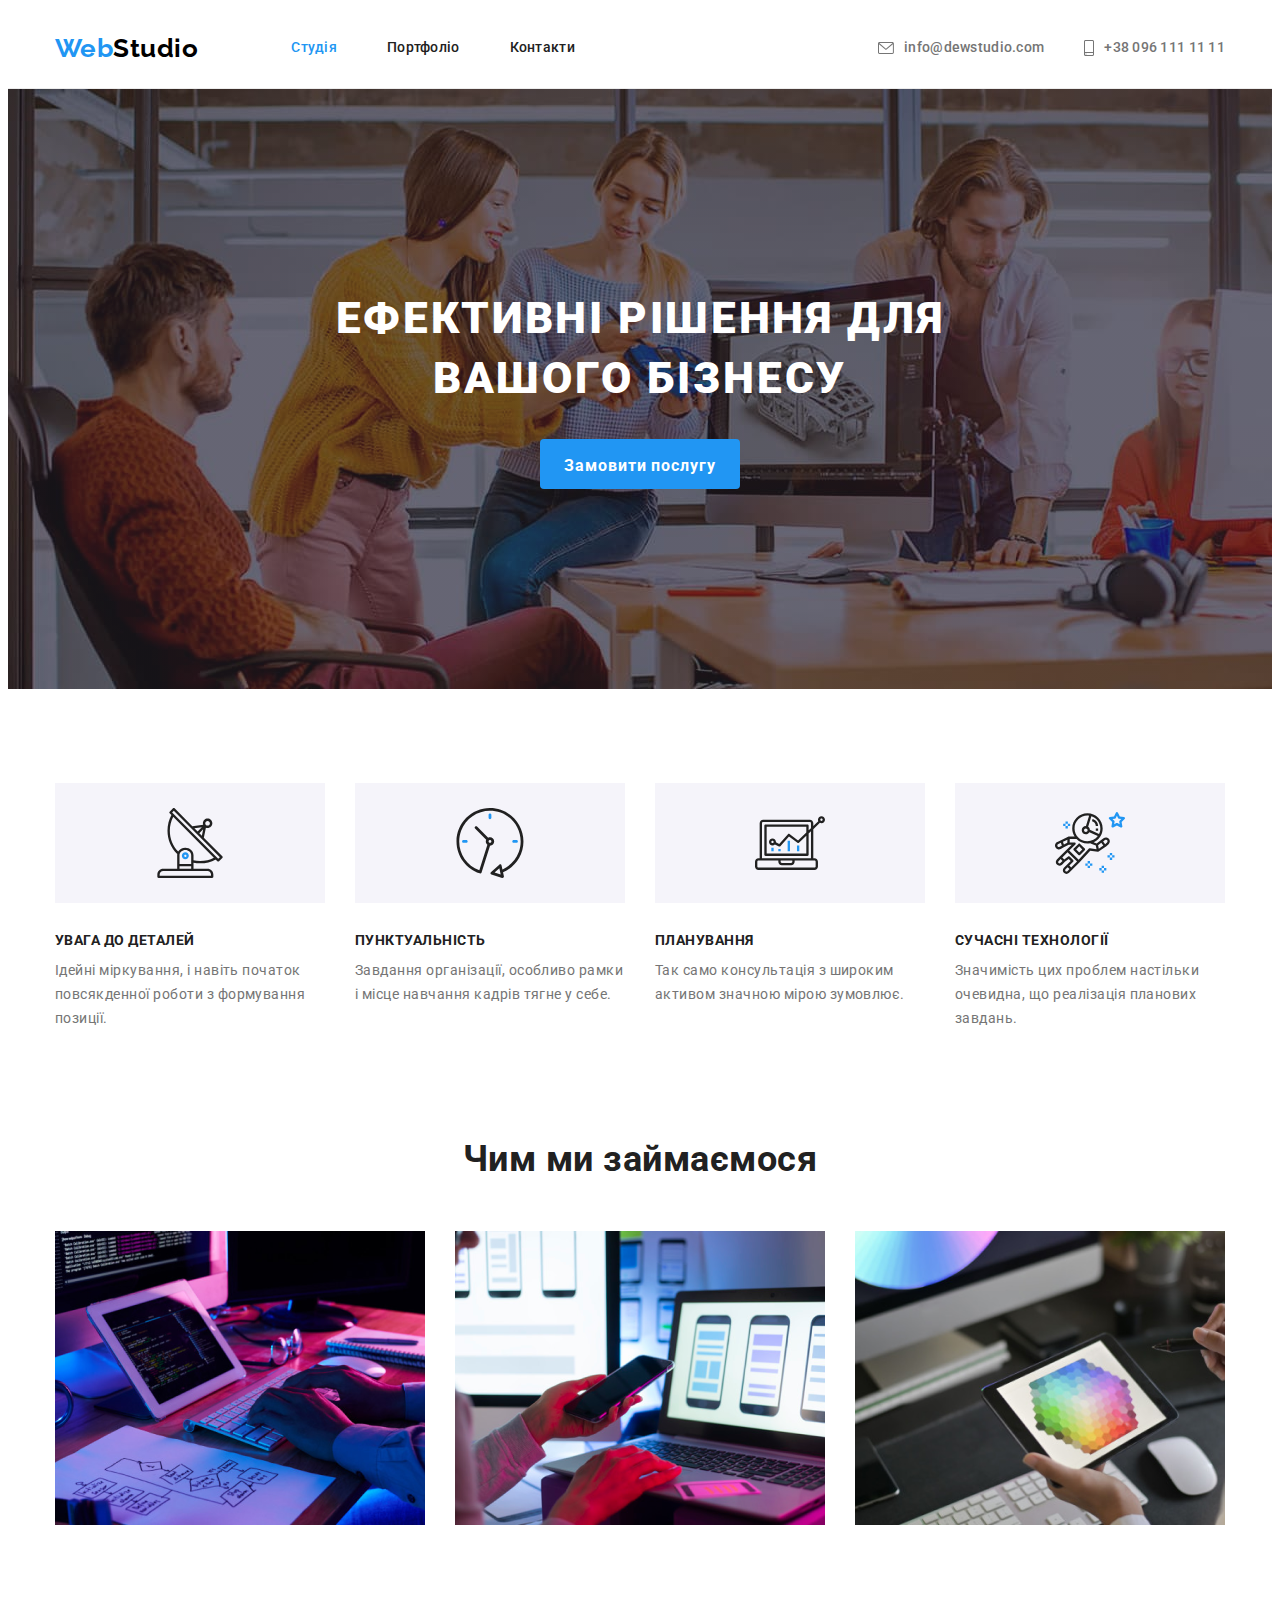
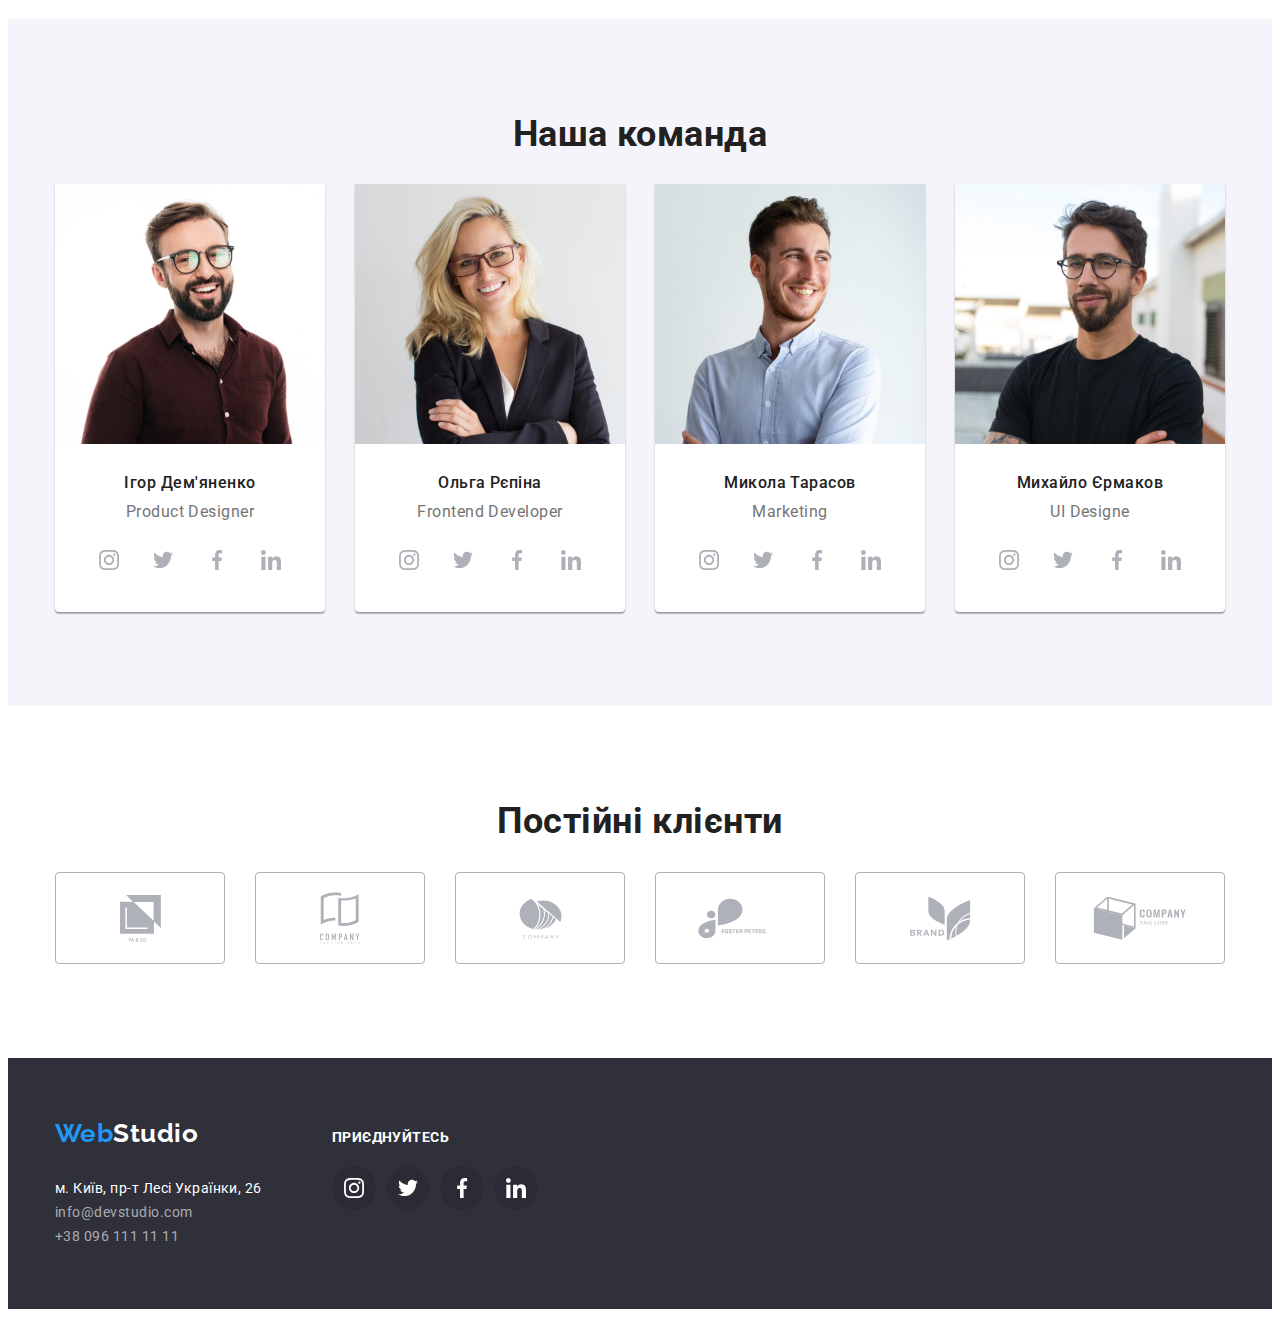
==== index.html @ 3b01c2ed "Initial commit" ====
<!DOCTYPE html>
<html lang="uk">
  <head>
    <meta charset="UTF-8" />
    <meta http-equiv="X-UA-Compatible" content="IE=edge" />
    <meta name="viewport" content="width=device-width, initial-scale=1.0" />
    <title>WebStudio2.1</title>
    <link rel="preconnect" href="https://fonts.googleapis.com" />
    <link rel="preconnect" href="https://fonts.gstatic.com" crossorigin />
    <link
      href="https://fonts.googleapis.com/css2?family=Raleway:wght@700&family=Roboto:wght@400;500;700;900&display=swap"
      rel="stylesheet"
    />
    <link
      rel="stylesheet"
      href="https://cdnjs.cloudflare.com/ajax/libs/modern-normalize/1.1.0/modern-normalize.min.css"
      integrity="sha512-wpPYUAdjBVSE4KJnH1VR1HeZfpl1ub8YT/NKx4PuQ5NmX2tKuGu6U/JRp5y+Y8XG2tV+wKQpNHVUX03MfMFn9Q=="
      crossorigin="anonymous"
      referrerpolicy="no-referrer"
    />
    <link rel="stylesheet" href="./css/styles.css" />
  </head>
  <body>
    <header class="section page-header">
      <div class="container">
        <nav class="nav-flex">
          <a href="./index.html" class="logo">Web<span class="logo-nav">Studio</span></a>
          <ul class="nav list">
            <li class="item"><a href="./index.html" class="nav-link curent">Студія</a></li>
            <li class="item"><a href="./portfolio.html" class="nav-link">Портфоліо</a></li>
            <li class="item"><a href="#" class="nav-link">Контакти</a></li>
          </ul>
        </nav>
        <ul class="nav list contact">
          <li class="contact-item">
            <a href="mailto:info@dewstudio.com" class="nav-button">
              <svg class="contact-icon" width="16px" height="12px">
                <use href="./images/icons.svg#icon-envelope"></use>
              </svg>
              info@dewstudio.com</a
            >
          </li>
          <li class="contact-item">
            <a href="tel:+380961111111" class="nav-button">
              <svg class="contact-icon" width="10px" height="16px">
                <use href="./images/icons.svg#icon-smartphone"></use></svg
              >+38 096 111 11 11</a
            >
          </li>
        </ul>
      </div>
    </header>
    <main>
      <section class="hero section">
        <div class="container">
          <h1 class="hero-title">
            Ефективні рішення для <br />
            вашого бізнесу
          </h1>
          <button type="button" class="hero-button">Замовити послугу</button>
        </div>
      </section>
      <section class="benefits section">
        <div class="container">
          <h2 class="visually-hidden">Наші переваги</h2>
          <ul class="benefits list">
            <li class="item">
              <div class="thumb">
                <svg class="" width="70" height="70">
                  <use href="./images/icons.svg#icon-antenna"></use>
                </svg>
              </div>
              <h3 class="benefits-list-title">Увага до деталей</h3>
              <p class="benefits-discription">
                Ідейні міркування, і навіть початок повсякденної роботи з формування позиції.
              </p>
            </li>
            <li class="item">
              <div class="thumb">
                <svg class="" width="70" height="70">
                  <use href="./images/icons.svg#icon-clock"></use>
                </svg>
              </div>
              <h3 class="benefits-list-title">Пунктуальність</h3>
              <p class="benefits-discription">
                Завдання організації, особливо рамки і місце навчання кадрів тягне у себе.
              </p>
            </li>
            <li class="item">
              <div class="thumb">
                <svg class="" width="70" height="70">
                  <use href="./images/icons.svg#icon-diagram"></use>
                </svg>
              </div>

              <h3 class="benefits-list-title">Планування</h3>
              <p class="benefits-discription">
                Так само консультація з широким активом значною мірою зумовлює.
              </p>
            </li>
            <li class="item">
              <div class="thumb">
                <svg class="" width="70" height="70">
                  <use href="./images/icons.svg#icon-astronaut"></use>
                </svg>
              </div>
              <h3 class="benefits-list-title">Сучасні технології</h3>
              <p class="benefits-discription">
                Значимість цих проблем настільки очевидна, що реалізація планових завдань.
              </p>
            </li>
          </ul>
        </div>
      </section>
      <section class="discription section">
        <div class="container">
          <h2 class="discription-title">Чим ми займаємося</h2>
          <ul class="discription list">
            <li>
              <img src="./images/boxone.png" alt="людина верстає код" width="370" />
            </li>
            <li>
              <img
                src="./images/box2.png"
                alt="людина створює додатки для смартфонів"
                width="370"
              />
            </li>
            <li>
              <img
                src="./images/box3.png"
                alt="людина обирає колір з політри на смартфоні"
                width="370"
              />
            </li>
          </ul>
        </div>
      </section>
      <section class="team section">
        <div class="container">
          <h2 class="team-title">Наша команда</h2>
          <ul class="team list">
            <li>
              <div class="cards">
                <img src="./images/igor.jpg" alt="чоловік в окулярах" width="270" />
                <div class="cards-text">
                  <h3 class="team-name">Ігор Дем'яненко</h3>
                  <p class="team-position">Product Designer</p>
                  <div>
                    <ul class="list social-network">
                      <li class="social-item">
                        <a class="social link" href=""
                          ><svg width="20" height="20">
                            <use href="./images/icons.svg#icon-instagram"></use></svg
                        ></a>
                      </li>
                      <li class="social-item">
                        <a class="social link" href=""
                          ><svg width="20" height="20">
                            <use href="./images/icons.svg#icon-twitter"></use></svg
                        ></a>
                      </li>
                      <li class="social-item">
                        <a class="social link" href=""
                          ><svg width="20" height="20">
                            <use href="./images/icons.svg#icon-facebook"></use></svg
                        ></a>
                      </li>
                      <li class="social-item">
                        <a class="social link" href=""
                          ><svg width="20" height="20">
                            <use href="./images/icons.svg#icon-linkedin"></use></svg
                        ></a>
                      </li>
                    </ul>
                  </div>
                </div>
              </div>
            </li>
            <li>
              <div class="cards">
                <img src="./images/olga.jpg" alt="білява дівчинка в окулярах" width="270" />
                <div class="cards-text">
                  <h3 class="team-name">Ольга Рєпіна</h3>
                  <p class="team-position">Frontend Developer</p>
                  <div>
                    <ul class="list social-network">
                      <li class="social-item">
                        <a class="social link" href=""
                          ><svg width="20" height="20">
                            <use href="./images/icons.svg#icon-instagram"></use></svg
                        ></a>
                      </li>
                      <li class="social-item">
                        <a class="social link" href=""
                          ><svg width="20" height="20">
                            <use href="./images/icons.svg#icon-twitter"></use></svg
                        ></a>
                      </li>
                      <li class="social-item">
                        <a class="social link" href=""
                          ><svg width="20" height="20">
                            <use href="./images/icons.svg#icon-facebook"></use></svg
                        ></a>
                      </li>
                      <li class="social-item">
                        <a class="social link" href=""
                          ><svg width="20" height="20">
                            <use href="./images/icons.svg#icon-linkedin"></use></svg
                        ></a>
                      </li>
                    </ul>
                  </div>
                </div>
              </div>
            </li>
            <li>
              <div class="cards">
                <img src="./images/mikola.jpg" alt="чоловік в сорочці посміхається" width="270" />
                <div class="cards-text">
                  <h3 class="team-name">Микола Тарасов</h3>
                  <p class="team-position">Marketing</p>
                  <div>
                    <ul class="list social-network">
                      <li class="social-item">
                        <a class="social link" href=""
                          ><svg width="20" height="20">
                            <use href="./images/icons.svg#icon-instagram"></use></svg
                        ></a>
                      </li>
                      <li class="social-item">
                        <a class="social link" href=""
                          ><svg width="20" height="20">
                            <use href="./images/icons.svg#icon-twitter"></use></svg
                        ></a>
                      </li>
                      <li class="social-item">
                        <a class="social link" href=""
                          ><svg width="20" height="20">
                            <use href="./images/icons.svg#icon-facebook"></use></svg
                        ></a>
                      </li>
                      <li class="social-item">
                        <a class="social link" href=""
                          ><svg width="20" height="20">
                            <use href="./images/icons.svg#icon-linkedin"></use></svg
                        ></a>
                      </li>
                    </ul>
                  </div>
                </div>
              </div>
            </li>
            <li>
              <div class="cards">
                <img
                  src="./images/mihaylo.jpg"
                  alt="чоловік в окулярах та чорній футболці"
                  width="270"
                />
                <div class="cards-text">
                  <h3 class="team-name">Михайло Єрмаков</h3>
                  <p class="team-position">UI Designe</p>
                  <div>
                    <ul class="list social-network">
                      <li class="social-item">
                        <a class="social link" href=""
                          ><svg width="20" height="20">
                            <use href="./images/icons.svg#icon-instagram"></use></svg
                        ></a>
                      </li>
                      <li class="social-item">
                        <a class="social link" href=""
                          ><svg width="20" height="20">
                            <use href="./images/icons.svg#icon-twitter"></use></svg
                        ></a>
                      </li>
                      <li class="social-item">
                        <a class="social link" href=""
                          ><svg width="20" height="20">
                            <use href="./images/icons.svg#icon-facebook"></use></svg
                        ></a>
                      </li>
                      <li class="social-item">
                        <a class="social link" href=""
                          ><svg width="20" height="20">
                            <use href="./images/icons.svg#icon-linkedin"></use></svg
                        ></a>
                      </li>
                    </ul>
                  </div>
                </div>
              </div>
            </li>
          </ul>
        </div>
      </section>
      <section class="clients section">
        <div class="container">
          <h2 class="clients-title">Постійні клієнти</h2>
          <ul class="clients list">
            <li class="clients-item">
              <a class="clients-link" href="">
                <svg width="41" height="47">
                  <use href="./images/icons.svg#icon-client1"></use>
                </svg>
              </a>
            </li>
            <li class="clients-item">
              <a class="clients-link" href="">
                <svg width="40" height="52">
                  <use href="./images/icons.svg#icon-client2"></use>
                </svg>
              </a>
            </li>
            <li class="clients-item">
              <a class="clients-link" href="">
                <svg width="43" height="41">
                  <use href="./images/icons.svg#icon-client3"></use>
                </svg>
              </a>
            </li>
            <li class="clients-item">
              <a class="clients-link" href="">
                <svg width="84" height="41">
                  <use href="./images/icons.svg#icon-client4"></use>
                </svg>
              </a>
            </li>
            <li class="clients-item">
              <a class="clients-link" href="">
                <svg width="63" height="45">
                  <use href="./images/icons.svg#icon-client5"></use>
                </svg>
              </a>
            </li>
            <li class="clients-item">
              <a class="clients-link" href="">
                <svg width="94" height="44">
                  <use href="./images/icons.svg#icon-client6"></use>
                </svg>
              </a>
            </li>
          </ul>
        </div>
      </section>
    </main>
    <footer class="contacts section">
      <div class="container contacts">
        <div class="adress block">
          <p class="logo">Web<span class="logo-footer">Studio</span></p>
          <address>
            <ul class="contact list">
              <li>
                <a
                  href="https://goo.gl/maps/CPtrU1FHBa2aNyZL9"
                  target="_blank"
                  rel="noopener noreferrer nofollow"
                  class="contact-adress"
                  >м. Київ, пр-т Лесі Українки, 26</a
                >
              </li>
              <li>
                <a href="mailto:info@devstudio.com" class="contact-mail">info@devstudio.com</a>
              </li>
              <li><a href="tel:+380961111111" class="contact-tel">+38 096 111 11 11</a></li>
            </ul>
          </address>
        </div>
        <div class="social block">
          <h3 class="social title">Приєднуйтесь</h3>
           <ul class="list social-network footer">
                      <li class="social-item footer">
                        <a class="social link" href=""
                          ><svg width="20" height="20">
                            <use href="./images/icons.svg#icon-instagram"></use></svg
                        ></a>
                      </li>
                      <li class="social-item footer">
                        <a class="social link" href=""
                          ><svg width="20" height="20">
                            <use href="./images/icons.svg#icon-twitter"></use></svg
                        ></a>
                      </li>
                      <li class="social-item footer">
                        <a class="social link" href=""
                          ><svg width="20" height="20">
                            <use href="./images/icons.svg#icon-facebook"></use></svg
                        ></a>
                      </li>
                      <li class="social-item footer">
                        <a class="social link" href=""
                          ><svg width="20" height="20">
                            <use href="./images/icons.svg#icon-linkedin"></use></svg
                        ></a>
                      </li>
                    </ul>
        </div>
      </div>
    </footer>
  </body>
</html>
---- css/styles.css ----
/* основной фоновий цвет */
/* основной цвет текста */
/* color: ; */
/* вторичный цвет фона */
/* #2F303A */
/* акцент */
/* #2196F3 */
/* вторичний цвет текста */
/*  */

:root {
  --primary-text-color: #757575;
  --title-text-color: #212121;
  --accent-color: #2196f3;
  --alternative-accent-color: #188ce8;
  --alternative-text-color: #ffffff;
  --logo-text-color: #000000;
  --contacts-transparent-text: rgba(255, 255, 255, 0.6);
  --primary-background-color: #ffffff;
  --secondary-background-color: #2f303a;
  --alternative-background-color: #f5f4fa;
  --passive-icons-color: #afb1b8;
  --link-bcg-color: rgba(0, 0, 0, 0.1);
}

/* Стили для обнуления верхних отступов у элементов */
h1,
h2,
h3,
h4,
h5,
h6,
p {
  margin-top: 0;
}

/* Класс для обнуления базовых свойств у списков (ul) */
.list {
  list-style: none;
  padding-left: 0px;
  margin: 0px;
}

/* Класс для обнуления базовых свойств у ссылок */
.link {
  text-decoration: none;
  color: inherit;
}

/* Свойства для корректного отображения картинок */
img {
  display: block;
  max-width: 100%;
  height: auto;
}

/* Свойства для обнуления курсива у address */
address {
  font-style: normal;
}

body {
  background-color: var(--primary-background-color);
  color: var(--primary-text-color);
  font-family: Roboto, sans-serif;
  letter-spacing: 0.03em;
}

* {
  box-sizing: border-box;
}
.container {
  width: 1200px;
  padding-left: 15px;
  padding-right: 15px;
  margin-left: auto;
  margin-right: auto;
}
/* логотип */

.page-header {
  border-bottom: 1px solid #ececec;
}

.page-header .container {
  display: flex;
  align-items: center;
}

.nav-flex {
  display: flex;
  align-items: center;
}

.logo {
  color: var(--accent-color);
  text-decoration: none;
  font-family: Raleway, sans-serif;
  font-weight: 700;
  font-size: 26px;
  line-height: 1.19;
}
.logo-nav {
  color: var(--logo-text-color);
}

.nav-flex .logo {
  margin-right: 93px;
}

/* навигация */

.nav.list,
.nav-button {
  display: flex;

  font-weight: 500;
  font-size: 14px;
  line-height: 1.14;
  letter-spacing: 0.02em;
}

.nav-link {
  display: block;
  color: var(--title-text-color);
  text-decoration: none;
  padding: 32px 0px;
}
.nav-link:hover,
.nav-link:focus {
  color: var(--accent-color);
}

.nav.list .item + .item {
  margin-left: 50px;
}

.nav.list.contact {
  display: flex;
  margin-left: auto;
}

.contact-icon {
  margin-right: 10px;
  fill: currentColor;
}

.nav.list .nav-button {
  margin-bottom: 0px;
}

.nav-button {
  display: flex;
  align-items: center;
  padding: 32px 0px;
  color: var(--primary-text-color);
  text-decoration: none;
}

.nav-button:hover,
.nav-button:focus {
  color: var(--accent-color);
}

.nav.list .contact-item + .contact-item {
  margin-left: 40px;
}

.curent {
  color: var(--accent-color);
}

/* Герой */

.hero {
  padding-top: 200px;
  padding-bottom: 200px;

  display: block;
  text-align: center;
  height: 600px;
  max-width: 1600px;
  margin-left: auto;
  margin-right: auto;

  background-image: linear-gradient(to right, rgba(53, 47, 58, 0.4), rgba(53, 47, 58, 0.4)),
    url(../images/hero.jpg);
  background-color: var(--secondary-background-color);
}

.hero-title {
  color: var(--alternative-text-color);
  font-weight: 900;
  font-size: 44px;
  line-height: 1.36;

  letter-spacing: 0.06em;
  text-transform: uppercase;
  border: transparent;

  margin-bottom: 30px;
}

.hero-button {
  background-color: var(--accent-color);
  color: var(--alternative-text-color);
  font-family: inherit;
  font-weight: 700;
  font-size: 16px;
  line-height: 1.87;
  letter-spacing: 0.06em;
  text-align: center;
  cursor: pointer;

  border-radius: 4px;
  border-color: transparent;
  min-width: 200px;
  height: 50px;
  padding: 10px 20px;
}

.hero-button:hover,
.hero-button:focus {
  background-color: var(--alternative-accent-color);
}

/* Наши преимущества */

.benefits.section {
  padding-top: 94px;
  padding-bottom: 94px;
}

.visually-hidden {
  position: absolute;
  white-space: nowrap;
  width: 1px;
  height: 1px;
  overflow: hidden;
  border: 0;
  padding: 0;
  clip: rect(0 0 0 0);
  clip-path: inset(50%);
  margin: -1px;
}

.benefits.list {
  display: flex;
}

.benefits.list .item {
  display: block;
  width: 270px;
  margin-right: 30px;
}

.benefits.list .item:last-child {
  margin-right: 0px;
}
.benefits-list-title {
  color: var(--title-text-color);
  font-weight: 700;
  font-size: 14px;
  line-height: 1.14;
  text-transform: uppercase;
  margin-bottom: 10px;
}

.benefits-discription {
  font-size: 14px;
  line-height: 1.71;
}

.benefits .thumb {
  display: flex;
  align-items: center;
  justify-content: center;
  height: 120px;
  background-color: var(--alternative-background-color);
  margin-bottom: 30px;
}
/* .benefits.list .item::before {
    display: block;
    content: "";
    height: 120px;
    margin-bottom: 30px;
    background-size: 70px;
    background-repeat: no-repeat;
    background-position: center;
    background-color: var(--alternative-background-color);
} */
/* 
.item-antenna::before {
    background-image: url(../images/antenna.svg);
    }

.item-clock::before {
    background-image: url(../images/clock.svg);
}

.item-diogramma::before {
    background-image: url(../images/diagram.svg);
}

.item-astronaut::before {
    background-image: url(../images/astronaut.svg);
} */

/* Чем мы занимаемся */

.discription.section {
  padding-bottom: 94px;
}

.discription-title {
  color: var(--title-text-color);
  font-weight: 700;
  font-size: 36px;
  line-height: 1.16;
  text-align: center;

  margin-bottom: 50px;
}

.discription.list {
  display: flex;
  justify-content: space-between;
}

/* Наша команда */
.team.section {
  padding: 94px 0px;
}

.team.team.section {
  background-color: var(--alternative-background-color);
}

.team.list {
  display: flex;
  justify-content: space-between;
}

.cards {
  background: #ffffff;
  box-shadow: 0px 1px 3px rgba(0, 0, 0, 0.12), 0px 1px 1px rgba(0, 0, 0, 0.14),
    0px 2px 1px rgba(0, 0, 0, 0.2);
  border-radius: 0px 0px 4px 4px;
}

.cards-text {
  padding-top: 30px;
  padding-bottom: 30px;
}

.team-title {
  color: var(--title-text-color);
  font-weight: 700;
  font-size: 36px;
  line-height: 1, 16;
  text-align: center;
}

.team-name {
  color: var(--title-text-color);
  font-weight: 500;
  font-size: 16px;
  line-height: 1.18;
  text-align: center;
  margin-bottom: 10px;
}

.team-position {
  font-weight: 400;
  font-size: 16px;
  line-height: 1.18;
  text-align: center;
  margin-bottom: 16px;
}
.list.social-network {
  display: flex;
  align-items: center;
  justify-content: center;
}

.social-item {
  width: 44px;
  height: 44px;
  margin-right: 10px;
}

.social-item:last-child {
  margin-right: 0px;
}

.social.link {
  display: flex;
  align-items: center;
  justify-content: center;
  width: 100%;
  height: 100%;
  border-radius: 50%;
  fill: var(--passive-icons-color);
}

.social.link:hover,
.social.link:focus {
  background-color: var(--accent-color);
  fill: var(--alternative-text-color);
}

/* Клиенты */
.clients.section {
  padding: 94px 0px;
}
.clients .container {
  padding-left: 15px;
  padding-right: 15px;
}

.clients-title {
  font-weight: 700;
  font-size: 36px;
  line-height: 1.17;
  text-align: center;
  color: var(--title-text-color);
}

.clients.list {
  display: flex;
}

.clients-item {
  width: 170px;
  height: 92px;
  margin-right: 30px;
  border: 1px solid var(--passive-icons-color);
  border-radius: 4px;
}
.clients-item:last-child {
  margin-right: 0px;
}

.clients-link {
  display: flex;
  align-items: center;
  justify-content: center;
  width: 100%;
  height: 100%;
  fill: var(--passive-icons-color);
}

.clients-link:hover,
.clients-link:focus {
  border: 1px solid var(--accent-color);
  fill: var(--accent-color);
}
/* Футер */

.contacts.section {
  background-color: var(--secondary-background-color);
  padding: 60px 0px;
}
.container.contacts {
  display: flex;
  align-items: baseline;
}

.adress.block {
  margin-right: 70px;
}

.contacts.section p {
  margin-bottom: 28px;
}
.logo-footer {
  color: var(--alternative-text-color);
}

.contact.list a {
  margin-bottom: 12px;
}

.contact-adress {
  color: var(--alternative-text-color);
  text-decoration: none;
  font-style: normal;
  font-size: 14px;
  line-height: 1.71;
}

.contact-mail,
.contact-tel {
  color: var(--contacts-transparent-text);
  text-decoration: none;
  font-style: normal;
  font-size: 14px;
  line-height: 1.71;
}

.contact-adress:hover,
.contact-adress:focus,
.contact-mail:hover,
.contact-mail:focus,
.contact-tel:hover,
.contact-tel:focus {
  color: var(--accent-color);
}

.social.block {
  display: block;
  width: 206px;
}

.social.title {
  font-weight: 700;
  font-size: 14px;
  line-height: 1.14;
  letter-spacing: 0.03em;
  text-transform: uppercase;
  color: var(--alternative-text-color);
  margin-bottom: 20px;
}
.social-network.footer {
  justify-content: space-between;
}
.social-item.footer {
  margin: 0px;
  border-radius: 50%;
  background-color: var(--link-bcg-color);
}

.footer .social.link {
  fill: var(--alternative-text-color);
}

.social-item.footer:hover,
.social-item.footer:focus {
  background-color: var(--accent-color);
}
/* Портфоліо */

/* Фільтри */

.container.portfolio {
  padding-top: 94px;
  padding-bottom: 94px;
}

.filters.list {
  display: flex;
  justify-content: center;
  margin-bottom: 50px;
}
.filters.list .item {
  margin-right: 8px;
}
.filters.list .item:last-child {
  margin-right: 0px;
}

.filter-button {
  padding: 6px 22px;

  background-color: var(--alternative-background-color);
  color: var(--title-text-color);
  font-family: inherit;
  font-weight: 500;
  font-size: 16px;
  line-height: 1.62;
  text-align: center;
  letter-spacing: 0.03em;
  border-radius: 4px;
  border: transparent;
  cursor: pointer;
}

.filter-button:hover,
.filter-button:focus {
  background-color: var(--accent-color);
  color: var(--alternative-text-color);
  box-shadow: 0px 3px 1px rgba(0, 0, 0, 0.1), 0px 1px 2px rgba(0, 0, 0, 0.08),
    0px 2px 2px rgba(0, 0, 0, 0.12);
}

/* Проекты */

.project.list {
  display: flex;
  flex-wrap: wrap;
}

.project.list .item {
  display: block;
  margin-right: 30px;
  margin-bottom: 30px;
  width: 370px;
  border: 1px solid #eeeeee;
}
.project.list .item:nth-child(3n) {
  margin-right: 0px;
}

.project.list .item:nth-last-child(-n + 3) {
  margin-bottom: 0px;
}

.project-cards {
  padding: 20px 24px;
  border: 1px solid #eeeeee;
}

.projects-title {
  margin-bottom: 4px;

  color: var(--title-text-color);
  font-weight: 700;
  font-size: 18px;
  line-height: 2;
  letter-spacing: 0.06em;
}

.project-text {
  margin-bottom: 0px;
  font-size: 16px;
  line-height: 1.88;
}
.project.link {
  display: block;
  border: 1px solid #eeeeee;
}

.project.link:hover,
.project.link:focus {
  box-shadow: 0px 1px 1px rgba(0, 0, 0, 0.12), 0px 4px 4px rgba(0, 0, 0, 0.06),
    1px 4px 6px rgba(0, 0, 0, 0.16);
}
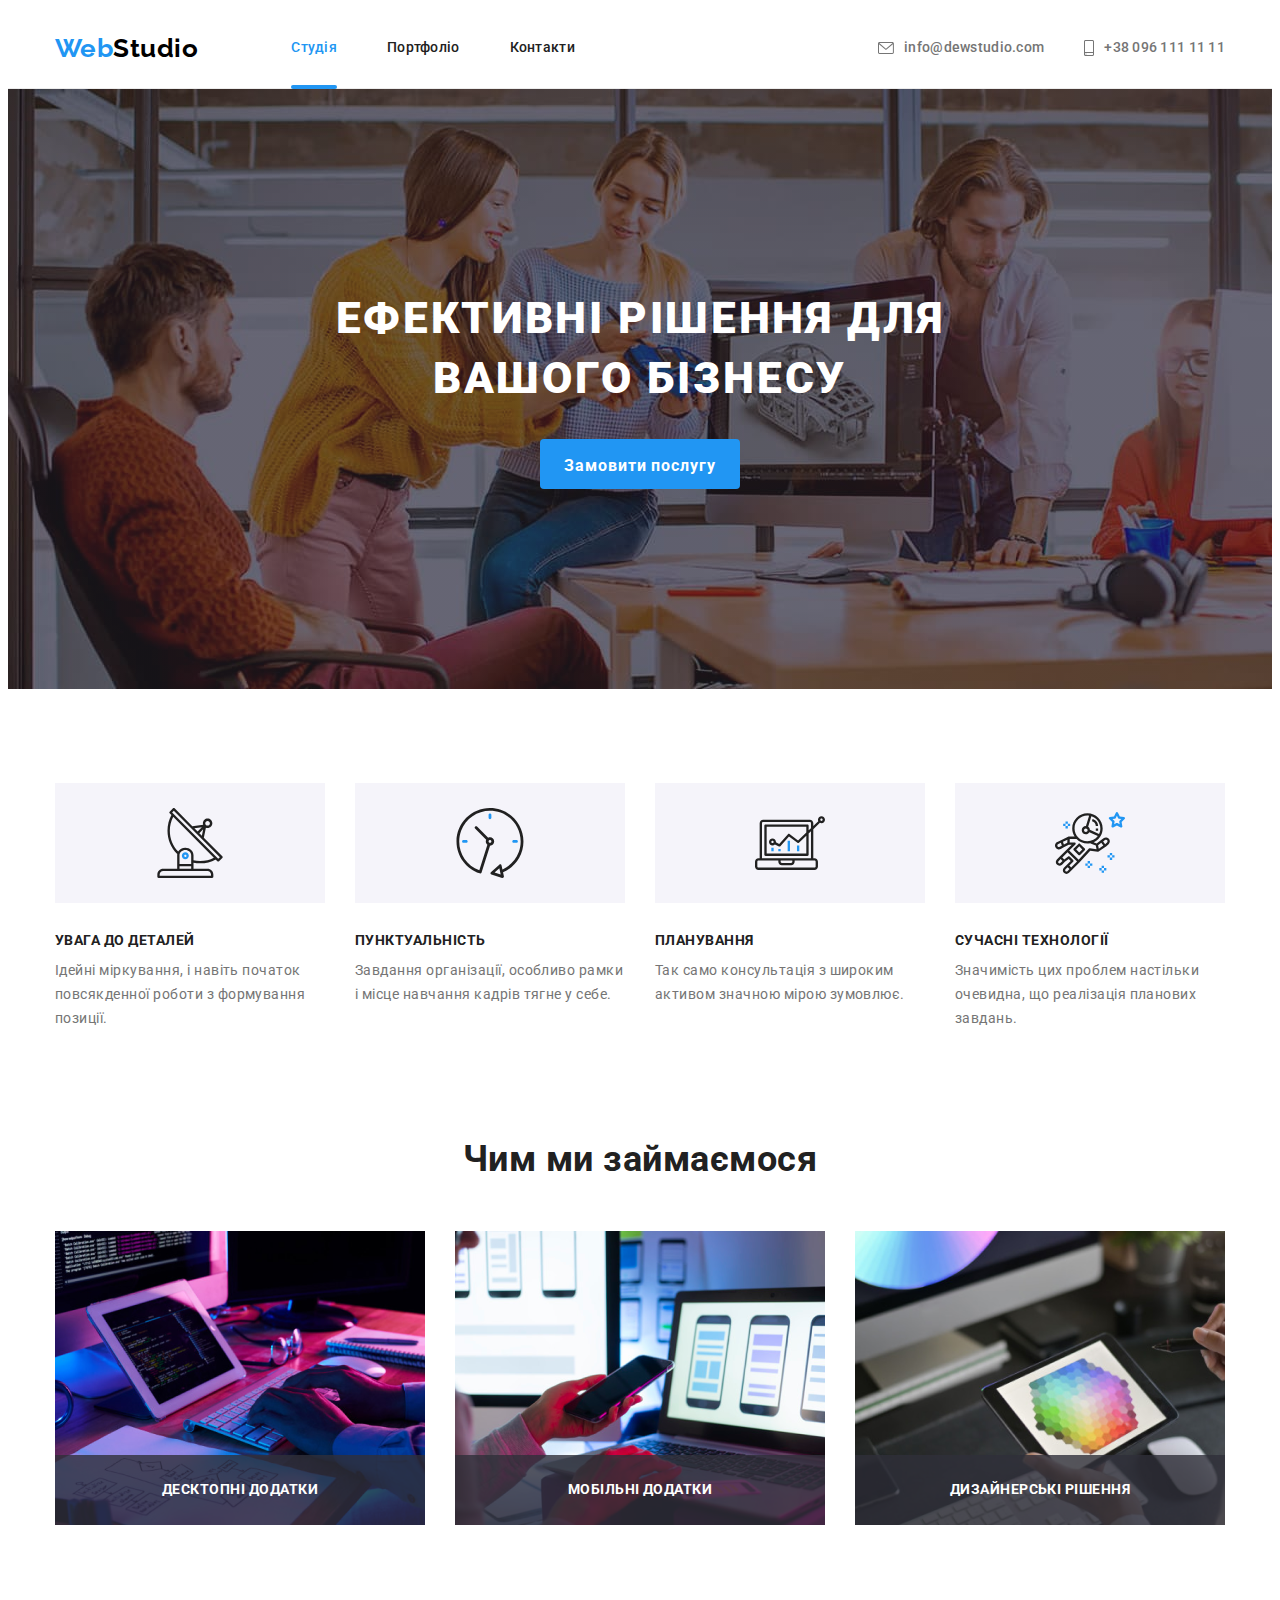
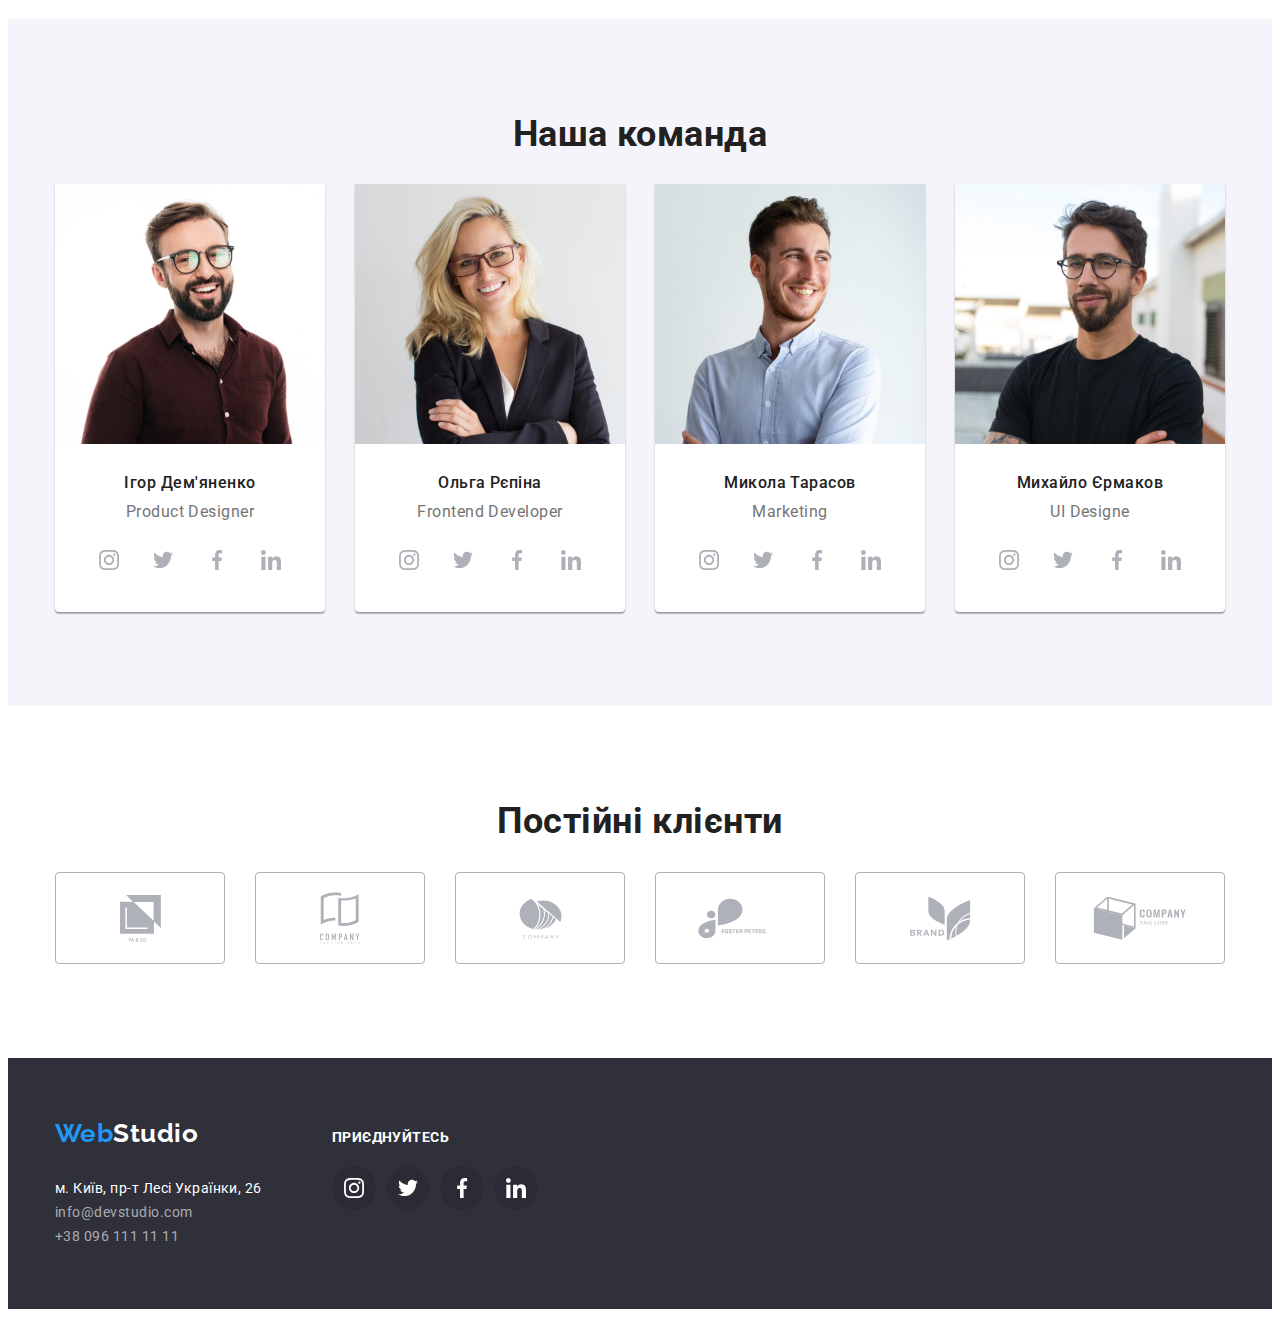
==== commit e56d05bb: "создает анимацию переходов и модальное акно" ====
--- a/index.html
+++ b/index.html
@@ -57,7 +57,7 @@
             Ефективні рішення для <br />
             вашого бізнесу
           </h1>
-          <button type="button" class="hero-button">Замовити послугу</button>
+          <button type="button" class="hero-button" data-modal-open>Замовити послугу</button>
         </div>
       </section>
       <section class="benefits section">
@@ -117,21 +117,30 @@
           <h2 class="discription-title">Чим ми займаємося</h2>
           <ul class="discription list">
             <li>
-              <img src="./images/boxone.png" alt="людина верстає код" width="370" />
-            </li>
-            <li>
-              <img
-                src="./images/box2.png"
-                alt="людина створює додатки для смартфонів"
-                width="370"
-              />
-            </li>
-            <li>
-              <img
-                src="./images/box3.png"
-                alt="людина обирає колір з політри на смартфоні"
-                width="370"
-              />
+              <div class="thumb discription">
+                <img src="./images/boxone.png" alt="людина верстає код" width="370" />
+                <h3 class="discription text">Десктопні додатки</h3>
+              </div>
+            </li>
+            <li>
+              <div class="thumb discription">
+                <img
+                  src="./images/box2.png"
+                  alt="людина створює додатки для смартфонів"
+                  width="370"
+                />
+                <h3 class="discription text">Мобільні додатки</h3>
+              </div>
+            </li>
+            <li>
+              <div class="thumb discription">
+                <img
+                  src="./images/box3.png"
+                  alt="людина обирає колір з політри на смартфоні"
+                  width="370"
+                />
+                <h3 class="discription text">Дизайнерські рішення</h3>
+              </div>
             </li>
           </ul>
         </div>
@@ -369,34 +378,40 @@
         </div>
         <div class="social block">
           <h3 class="social title">Приєднуйтесь</h3>
-           <ul class="list social-network footer">
-                      <li class="social-item footer">
-                        <a class="social link" href=""
-                          ><svg width="20" height="20">
-                            <use href="./images/icons.svg#icon-instagram"></use></svg
-                        ></a>
-                      </li>
-                      <li class="social-item footer">
-                        <a class="social link" href=""
-                          ><svg width="20" height="20">
-                            <use href="./images/icons.svg#icon-twitter"></use></svg
-                        ></a>
-                      </li>
-                      <li class="social-item footer">
-                        <a class="social link" href=""
-                          ><svg width="20" height="20">
-                            <use href="./images/icons.svg#icon-facebook"></use></svg
-                        ></a>
-                      </li>
-                      <li class="social-item footer">
-                        <a class="social link" href=""
-                          ><svg width="20" height="20">
-                            <use href="./images/icons.svg#icon-linkedin"></use></svg
-                        ></a>
-                      </li>
-                    </ul>
+          <ul class="list social-network footer">
+            <li class="social-item footer">
+              <a class="social link" href=""
+                ><svg width="20" height="20">
+                  <use href="./images/icons.svg#icon-instagram"></use></svg
+              ></a>
+            </li>
+            <li class="social-item footer">
+              <a class="social link" href=""
+                ><svg width="20" height="20">
+                  <use href="./images/icons.svg#icon-twitter"></use></svg
+              ></a>
+            </li>
+            <li class="social-item footer">
+              <a class="social link" href=""
+                ><svg width="20" height="20">
+                  <use href="./images/icons.svg#icon-facebook"></use></svg
+              ></a>
+            </li>
+            <li class="social-item footer">
+              <a class="social link" href=""
+                ><svg width="20" height="20">
+                  <use href="./images/icons.svg#icon-linkedin"></use></svg
+              ></a>
+            </li>
+          </ul>
         </div>
       </div>
     </footer>
+    <div class="backdrop is-hidden" data-modal>
+    <div class="modal"><button type="button" class="close" data-modal-close><svg widh="11" height="11" >
+        <use href="./images/icons.svg#icon-cross"></use>
+      </svg></button></div>
+    </div>
+    <script src="./js/modal.js"></script>
   </body>
 </html>
--- a/css/styles.css
+++ b/css/styles.css
@@ -21,6 +21,10 @@
   --alternative-background-color: #f5f4fa;
   --passive-icons-color: #afb1b8;
   --link-bcg-color: rgba(0, 0, 0, 0.1);
+  --overlay-color: rgba(33, 150, 243, 0.9);
+  --curent-color: rgba(33, 150, 243, 1);
+  --discrip-text-bcg: rgba(47, 48, 58, 0.8);
+  --backdrop-color: rgba(0, 0, 0, 0.2);
 }
 
 /* Стили для обнуления верхних отступов у элементов */
@@ -125,6 +129,8 @@
   color: var(--title-text-color);
   text-decoration: none;
   padding: 32px 0px;
+
+  transition: color 250ms cubic-bezier(0.4, 0, 0.2, 1);
 }
 .nav-link:hover,
 .nav-link:focus {
@@ -155,6 +161,8 @@
   padding: 32px 0px;
   color: var(--primary-text-color);
   text-decoration: none;
+
+  transition: color 250ms cubic-bezier(0.4, 0, 0.2, 1);
 }
 
 .nav-button:hover,
@@ -168,6 +176,18 @@
 
 .curent {
   color: var(--accent-color);
+  position: relative;
+}
+.curent::after {
+  position: absolute;
+  bottom: 0px;
+  content: '';
+  display: block;
+  width: 100%;
+  height: 4px;
+  border-radius: 2px;
+  background-color: var(--curent-color);
+  transform: translateY(25%);
 }
 
 /* Герой */
@@ -279,34 +299,6 @@
   background-color: var(--alternative-background-color);
   margin-bottom: 30px;
 }
-/* .benefits.list .item::before {
-    display: block;
-    content: "";
-    height: 120px;
-    margin-bottom: 30px;
-    background-size: 70px;
-    background-repeat: no-repeat;
-    background-position: center;
-    background-color: var(--alternative-background-color);
-} */
-/* 
-.item-antenna::before {
-    background-image: url(../images/antenna.svg);
-    }
-
-.item-clock::before {
-    background-image: url(../images/clock.svg);
-}
-
-.item-diogramma::before {
-    background-image: url(../images/diagram.svg);
-}
-
-.item-astronaut::before {
-    background-image: url(../images/astronaut.svg);
-} */
-
-/* Чем мы занимаемся */
 
 .discription.section {
   padding-bottom: 94px;
@@ -325,6 +317,27 @@
 .discription.list {
   display: flex;
   justify-content: space-between;
+}
+
+.discription.thumb {
+  position: relative;
+}
+
+.discription.text {
+  position: absolute;
+  bottom: 0;
+
+  width: 100%;
+  padding-top: 27px;
+  padding-bottom: 27px;
+  margin: 0px;
+  font-weight: 700;
+  font-size: 14px;
+  line-height: 1.14;
+  text-align: center;
+  text-transform: uppercase;
+  background-color: var(--discrip-text-bcg);
+  color: var(--alternative-text-color);
 }
 
 /* Наша команда */
@@ -401,6 +414,9 @@
   height: 100%;
   border-radius: 50%;
   fill: var(--passive-icons-color);
+
+  transition: background-color 250ms cubic-bezier(0.4, 0, 0.2, 1),
+    fill 250ms cubic-bezier(0.4, 0, 0.2, 1);
 }
 
 .social.link:hover,
@@ -434,8 +450,8 @@
   width: 170px;
   height: 92px;
   margin-right: 30px;
-  border: 1px solid var(--passive-icons-color);
-  border-radius: 4px;
+
+  transition: border 250ms cubic-bezier(0.4, 0, 0.2, 1);
 }
 .clients-item:last-child {
   margin-right: 0px;
@@ -448,13 +464,17 @@
   width: 100%;
   height: 100%;
   fill: var(--passive-icons-color);
+  border: 1px solid var(--passive-icons-color);
+  border-radius: 4px;
+  transition: fill 250ms cubic-bezier(0.4, 0, 0.2, 1), border 250ms cubic-bezier(0.4, 0, 0.2, 1);
 }
 
 .clients-link:hover,
 .clients-link:focus {
+  fill: var(--accent-color);
   border: 1px solid var(--accent-color);
-  fill: var(--accent-color);
-}
+}
+
 /* Футер */
 
 .contacts.section {
@@ -487,6 +507,8 @@
   font-style: normal;
   font-size: 14px;
   line-height: 1.71;
+
+  transition: color 250ms cubic-bezier(0.4, 0, 0.2, 1);
 }
 
 .contact-mail,
@@ -496,6 +518,8 @@
   font-style: normal;
   font-size: 14px;
   line-height: 1.71;
+
+  transition: color 250ms cubic-bezier(0.4, 0, 0.2, 1);
 }
 
 .contact-adress:hover,
@@ -528,6 +552,7 @@
   margin: 0px;
   border-radius: 50%;
   background-color: var(--link-bcg-color);
+  transition: background-color 250ms cubic-bezier(0.4, 0, 0.2, 1);
 }
 
 .footer .social.link {
@@ -538,6 +563,61 @@
 .social-item.footer:focus {
   background-color: var(--accent-color);
 }
+
+/* Модальне вікно */
+.backdrop {
+  position: fixed;
+  top: 0;
+  left: 0;
+  width: 100%;
+  height: 100%;
+  background-color: var(--backdrop-color);
+  opacity: 1;
+  visibility: visible;
+  transform: scale(1);
+  transition: transform 250ms cubic-bezier(0.4, 0, 0.2, 1),
+  opacity 250ms cubic-bezier(0.4, 0, 0.2, 1),
+  visibility 250ms cubic-bezier(0.4, 0, 0.2, 1);
+
+
+}
+
+.backdrop.is-hidden {
+  opacity: 0;
+  visibility: hidden;
+  pointer-events: none;
+  transform: scale(0);
+} 
+
+.modal {
+  position: absolute;
+  top: 50%;
+  left: 50%;
+  transform: translate(-50%, -50%);
+  width: 100%;
+  max-width: 528px;
+  height: 100%;
+  max-height: 581px;
+  background: var(--primary-background-color);
+  box-shadow: 0px 1px 3px rgba(0, 0, 0, 0.12), 0px 1px 1px rgba(0, 0, 0, 0.14), 0px 2px 1px rgba(0, 0, 0, 0.2);
+  border-radius: 4px;
+}
+
+.close {
+  display:flex;
+  position: absolute;
+  top: 8px;
+  right: 8px;
+  width: 30px;
+  height: 30px;
+  align-items: center;
+  border-radius: 50%;
+  border: 1px solid var(--link-bcg-color);
+  background-color: var(--alternative-text-color);
+  fill: var(--logo-text-color);
+  cursor: pointer;
+}
+
 /* Портфоліо */
 
 /* Фільтри */
@@ -573,6 +653,10 @@
   border-radius: 4px;
   border: transparent;
   cursor: pointer;
+
+  transition: color 250ms cubic-bezier(0.4, 0, 0.2, 1),
+    background-color 250ms cubic-bezier(0.4, 0, 0.2, 1),
+    box-shadow 250ms cubic-bezier(0.4, 0, 0.2, 1);
 }
 
 .filter-button:hover,
@@ -630,6 +714,32 @@
   border: 1px solid #eeeeee;
 }
 
+.project.overlay {
+  position: relative;
+  overflow: hidden;
+}
+.overlay-text {
+  position: absolute;
+  bottom: 0px;
+  width: 100%;
+  height: 100%;
+  padding: 63px 24px;
+
+  font-size: 18px;
+  line-height: 1.56;
+  color: var(--alternative-text-color);
+  background-color: var(--overlay-color);
+
+  transform: translateY(101%);
+  transition: transform 250ms cubic-bezier(0.4, 0, 0.2, 1),
+    opacity 250ms cubic-bezier(0.4, 0, 0.2, 1), box-shadow 250ms cubic-bezier(0.4, 0, 0.2, 1);
+}
+
+.project.link:hover .overlay-text,
+.project.link:focus .overlay-text {
+  transform: translateY(0);
+}
+
 .project.link:hover,
 .project.link:focus {
   box-shadow: 0px 1px 1px rgba(0, 0, 0, 0.12), 0px 4px 4px rgba(0, 0, 0, 0.06),
